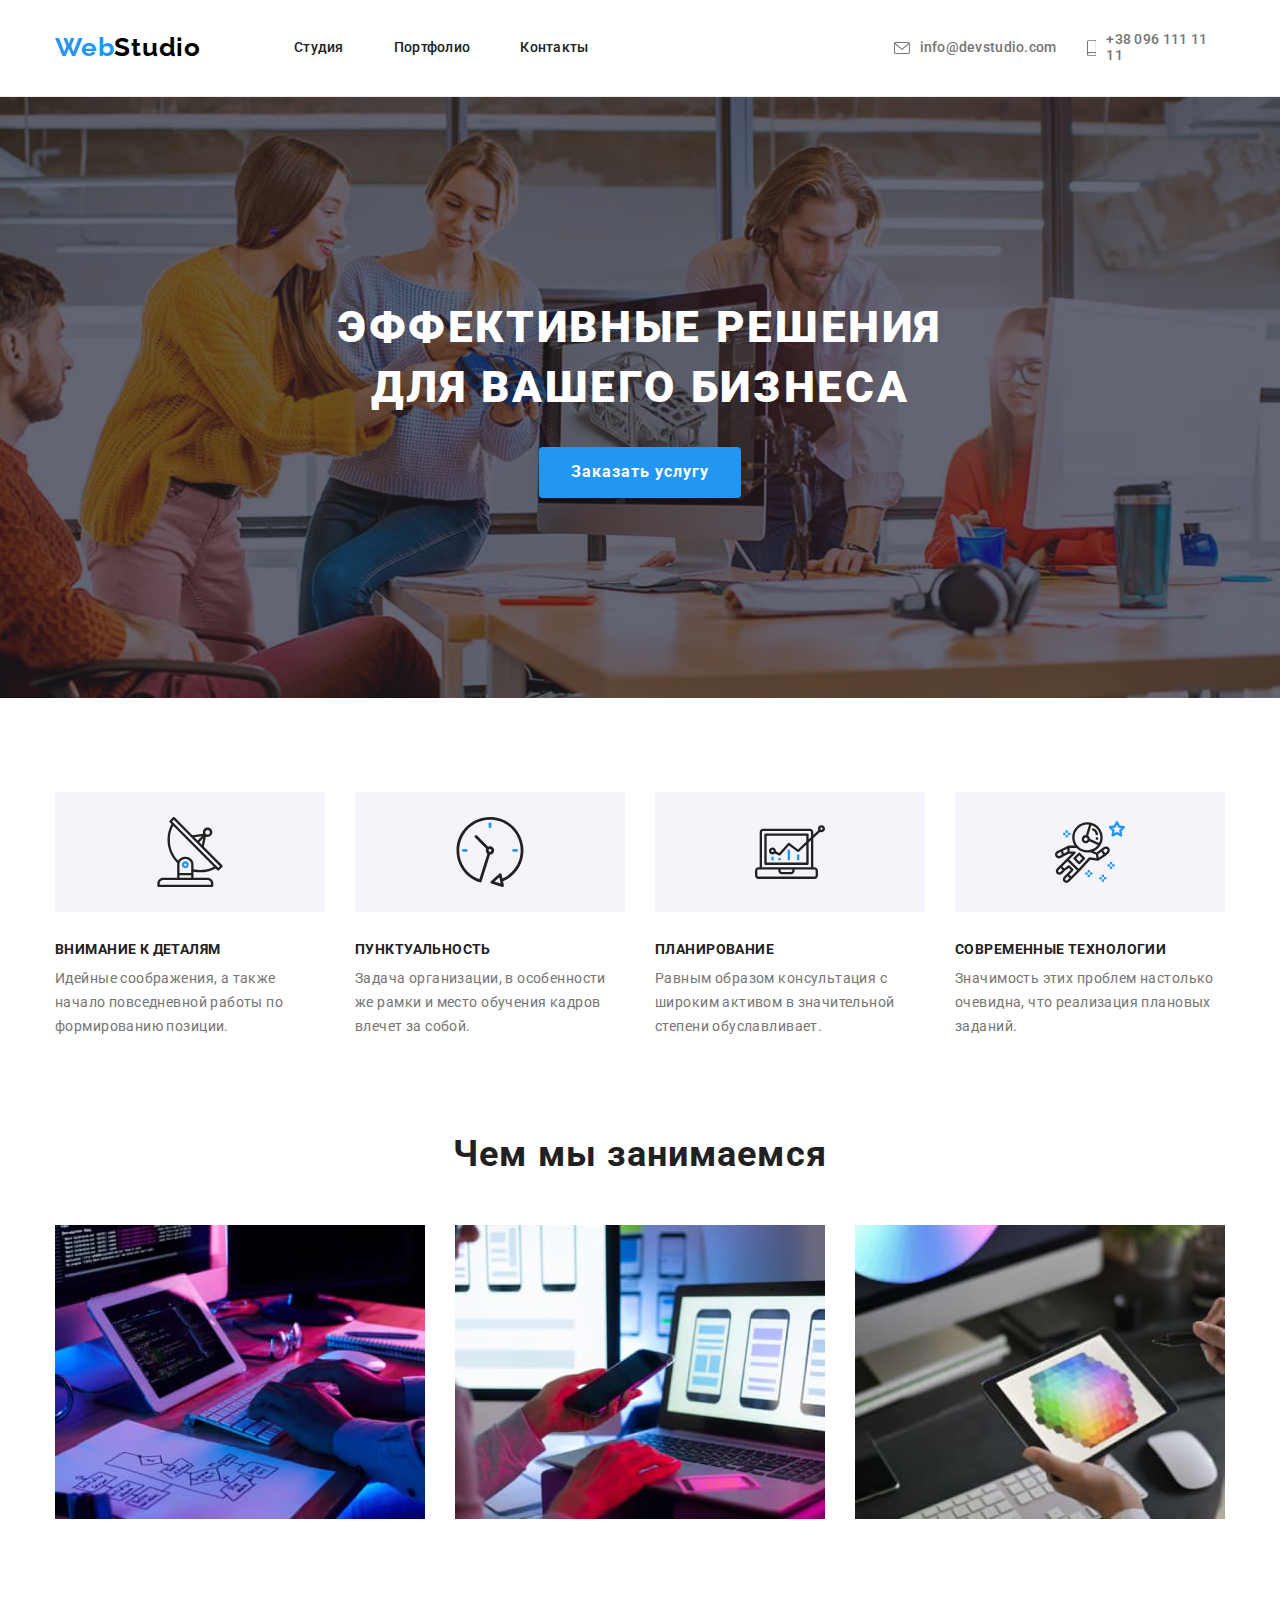
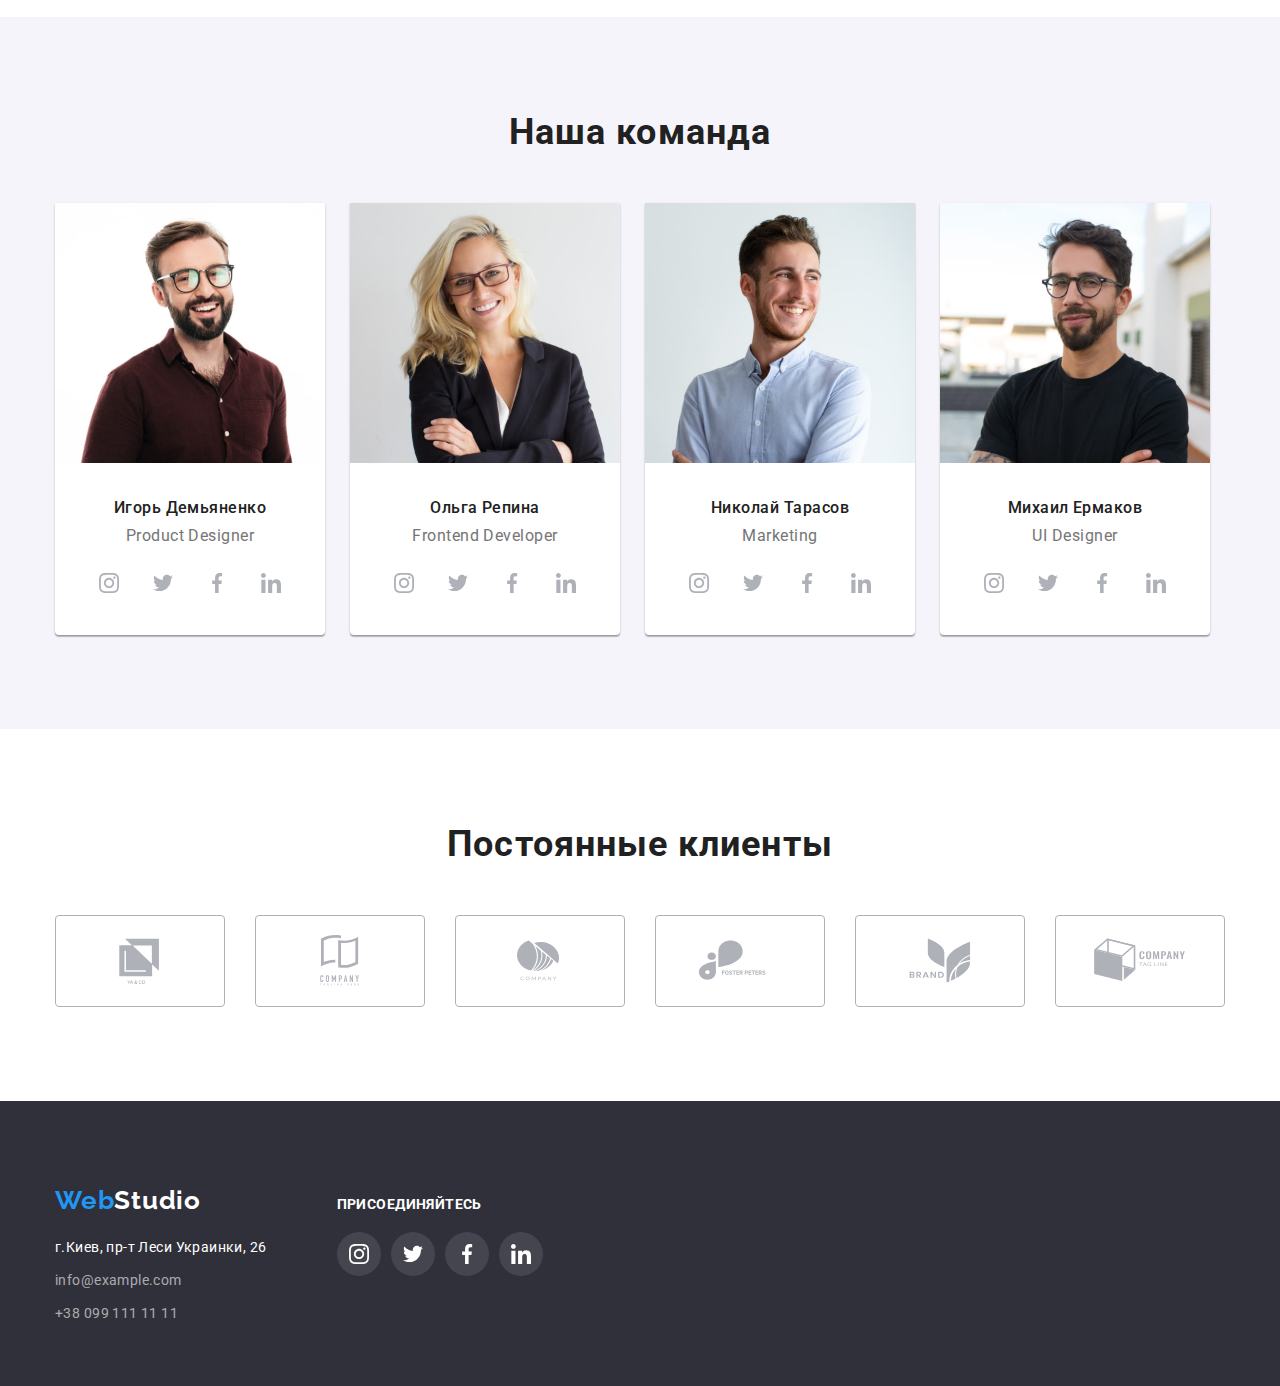
==== index.html @ 5c1def11 "Add files via upload" ====
<!DOCTYPE html>
<html lang="en">
<head>
    <meta charset="UTF-8">
    <meta http-equiv="X-UA-Compatible" content="IE=edge">
    <meta name="viewport" content="width=device-width, initial-scale=1.0">
    <title>Document</title>
    <link rel="preconnect" href="https://fonts.googleapis.com">
    <link rel="preconnect" href="https://fonts.gstatic.com" crossorigin>
    <link href="https://fonts.googleapis.com/css2?family=Raleway:wght@700&family=Roboto:wght@400;500;700;900&display=swap"
        rel="stylesheet">
        <link rel="stylesheet" href="https://cdnjs.cloudflare.com/ajax/libs/modern-normalize/1.1.0/modern-normalize.min.css">
    <link rel="stylesheet" href="./css/styles.css">
</head>
<body class="page">
    <!--Шапка-->
    <header class="page-header">
        <div class="container">
        <nav class="header-nav">
            <a class="logo" href="/">Web<span class="logo-dark">Studio</span></a> 
            <ul class="site-nav list">
                <li class="site-nav-link"><a href="#" class="link current">Студия</a></li>
                <li class="site-nav-link"><a href="./portfolio.html" class="link">Портфолио</a></li>
                <li class="site-nav-link"><a href="#" class="link">Контакты</a></li>
            </ul>
        </nav>
        <ul class="auth-nav list">
            <li>
                <a href="#" class="link"><svg class="auth-nav-icon" width="16" height="12">
                    <use href="./images/icons.svg#icon-envelope"></use>
                </svg>info@devstudio.com</a>
            </li>
            <li>
                <a href="#" class="link"><svg class="auth-nav-icon" width="10" height="16">
                    <use href="./images/icons.svg#icon-smartphone"></use>
                </svg>+38 096 111 11 11</a>
            </li>
        </ul>
        </div>
    </header>

    <main>
    <!--Услуга-->
    <div>
        <section class="services">
            <h1 class="services-title">Эффективные решения для вашего бизнеса</h1>
            <button type="button" class="services-button">Заказать услугу</button>
        </section>
    </div>
    <!--Преимущества-->
    <section class="feature">
        <div class="container">
            <ul class="feature-list list">
                <li>
                    <svg class="feature-icon" width="70" height="70">
                        <use href="./images/icons.svg#icon-antenna-1"></use>
                    </svg>
                    <h3 class="feature-title">Внимание к деталям</h3>
                    <p class="features-text">Идейные соображения, а также начало повседневной работы по формированию позиции.</p>
                </li>
                <li>
                    <svg class="feature-icon">
                        <use href="./images/icons.svg#icon-clock-1"></use>
                    </svg>
                    <h3 class="feature-title">Пунктуальность</h3>
                    <p class="features-text">Задача организации, в особенности же рамки и место обучения кадров влечет за собой.</p>
                </li>
                <li>
                    <svg class="feature-icon">
                        <use href="./images/icons.svg#icon-diagram-1"></use>
                    </svg>
                    <h3 class="feature-title">Планирование</h3>
                    <p class="features-text">Равным образом консультация с широким активом в значительной степени обуславливает.</p>
                </li>
                <li>
                    <svg class="feature-icon">
                        <use href="./images/icons.svg#icon-astronaut-1"></use>
                    </svg>
                    <h3 class="feature-title">Современные технологии</h3>
                    <p class="features-text">Значимость этих проблем настолько очевидна, что реализация плановых заданий.</p>
                </li>
            </ul>
        </div>
    </section>
    <!--Чем мы занимаемся-->
    <section class="work">
        <div class="container">
            <h2 class="work-title">Чем мы занимаемся</h2>
                <ul class="work-list list">
                    <li class="work-img"><img  src="images/img.jpg" alt="Кодинг" width="370"></li> 
                    <li class="work-img"><img  src="images/img1.jpg" alt="Мобильные приложения" width="370"></li> 
                    <li class="work-img"><img  src="images/box3.jpg" alt="Дизайн" width="370"></li> 
                </ul> 
        </div>
    </section>
    <!--Наша команда-->
    <section class="team">
        <div class="container">
        <h2 class="team-title">Наша команда</h2>
        <ul class="team-list list">
            <li class="team-list-item">
                <img class="team-img" src="images/img2.jpg" alt="Член команды" width="270">
                <div class="team-div">
                    <h3 class="team-member-title">Игорь Демьяненко</h3>
                    <p class="team-member-text">Product Designer</p>
                </div>
                <ul class="member-soc-list list">
                    <li class="member-soc-item"> 
                        <a href="" class="member-soc-link">
                            <svg class="member-soc-icon" width="20" height="20" >
                                <use href="./images/icons.svg#icon-instagram-2"></use>
                            </svg>
                        </a>
                    </li>
                    <li class="member-soc-item">
                        <a href="" class="member-soc-link">
                            <svg class="member-soc-icon" width="20" height="20">
                                <use href="./images/icons.svg#icon-twitter-1"></use>
                            </svg>
                        </a>
                    </li>
                    <li class="member-soc-item">
                        <a href="" class="member-soc-link">
                            <svg class="member-soc-icon" width="20" height="20">
                                <use href="./images/icons.svg#icon-facebook-1"></use>
                            </svg>
                        </a>
                    </li>
                    <li class="member-soc-item">
                        <a href="" class="member-soc-link">
                            <svg class="member-soc-icon" width="20" height="20">
                                <use href="./images/icons.svg#icon-linkedin-1"></use>
                            </svg>
                        </a>
                    </li>
                </ul>
            </li>
            <li class="team-list-item">
                <img class="team-img" src="images/img3.jpg" alt="Член команды" width="270">
                <div class="team-div">
                    <h3 class="team-member-title">Ольга Репина</h3>
                    <p class="team-member-text">Frontend Developer</p>
                </div>
                <ul class="member-soc-list list">
                    <li class="member-soc-item">
                        <a href="" class="member-soc-link">
                            <svg class="member-soc-icon" width="20" height="20">
                                <use href="./images/icons.svg#icon-instagram-2"></use>
                            </svg>
                        </a>
                    </li>
                    <li class="member-soc-item">
                        <a href="" class="member-soc-link">
                            <svg class="member-soc-icon" width="20" height="20">
                                <use href="./images/icons.svg#icon-twitter-1"></use>
                            </svg>
                        </a>
                    </li>
                    <li class="member-soc-item">
                        <a href="" class="member-soc-link">
                            <svg class="member-soc-icon" width="20" height="20">
                                <use href="./images/icons.svg#icon-facebook-1"></use>
                            </svg>
                        </a>
                    </li>
                    <li class="member-soc-item">
                        <a href="" class="member-soc-link">
                            <svg class="member-soc-icon" width="20" height="20">
                                <use href="./images/icons.svg#icon-linkedin-1"></use>
                            </svg>
                        </a>
                    </li>
                </ul>
            </li>
            <li class="team-list-item">
                <img class="team-img" src="images/img4.jpg" alt="Член команды" width="270">
                <div class="team-div">
                    <h3 class="team-member-title">Николай Тарасов</h3>
                    <p class="team-member-text">Marketing</p>
                </div>
                <ul class="member-soc-list list">
                    <li class="member-soc-item">
                        <a href="" class="member-soc-link">
                            <svg class="member-soc-icon" width="20" height="20">
                                <use href="./images/icons.svg#icon-instagram-2"></use>
                            </svg>
                        </a>
                    </li>
                    <li class="member-soc-item">
                        <a href="" class="member-soc-link">
                            <svg class="member-soc-icon" width="20" height="20">
                                <use href="./images/icons.svg#icon-twitter-1"></use>
                            </svg>
                        </a>
                    </li>
                    <li class="member-soc-item">
                        <a href="" class="member-soc-link">
                            <svg class="member-soc-icon" width="20" height="20">
                                <use href="./images/icons.svg#icon-facebook-1"></use>
                            </svg>
                        </a>
                    </li>
                    <li class="member-soc-item">
                        <a href="" class="member-soc-link">
                            <svg class="member-soc-icon" width="20" height="20">
                                <use href="./images/icons.svg#icon-linkedin-1"></use>
                            </svg>
                        </a>
                    </li>
                </ul>
            </li>
            <li class="team-list-item">
                <img class="team-img" src="images/img5.jpg" alt="Член команды" width="270">
                <div class="team-div">
                    <h3 class="team-member-title">Михаил Ермаков</h3>
                    <p class="team-member-text">UI Designer</p>
                </div>
                <ul class="member-soc-list list">
                    <li class="member-soc-item">
                        <a href="" class="member-soc-link">
                            <svg class="member-soc-icon" width="20" height="20">
                                <use href="./images/icons.svg#icon-instagram-2"></use>
                            </svg>
                        </a>
                    </li>
                    <li class="member-soc-item">
                        <a href="" class="member-soc-link">
                            <svg class="member-soc-icon" width="20" height="20">
                                <use href="./images/icons.svg#icon-twitter-1"></use>
                            </svg>
                        </a>
                    </li>
                    <li class="member-soc-item">
                        <a href="" class="member-soc-link">
                            <svg class="member-soc-icon" width="20" height="20">
                                <use href="./images/icons.svg#icon-facebook-1"></use>
                            </svg>
                        </a>
                    </li>
                    <li class="member-soc-item">
                        <a href="" class="member-soc-link">
                            <svg class="member-soc-icon" width="20" height="20">
                                <use href="./images/icons.svg#icon-linkedin-1"></use>
                            </svg>
                        </a>
                    </li>
                </ul>
            </li>
        </ul>
        </div>
    </section>
    <!--Постоянные клиенты-->
    <section class="regular-customers">
        <h2 class="regular-customers-title">Постоянные клиенты</h2>
        <ul class="regular-customers-list list">
            <li class="regular-customers-item">
                <a class="regular-customers-link" href="">
                    <svg class="regular-customers-icon" width="106" height="60">
                        <use href="./images/icons.svg#icon-Logo"></use>
                    </svg>
                </a>
            </li>
            <li class="regular-customers-item">
                <a class="regular-customers-link" href="">
                    <svg class="regular-customers-icon" width="106" height="60">
                        <use href="./images/icons.svg#icon-Logo-1"></use>
                    </svg>
                </a>
            </li>
            <li class="regular-customers-item">
                <a class="regular-customers-link" href="">
                    <svg class="regular-customers-icon" width="106" height="60">
                        <use href="./images/icons.svg#icon-Logo-2"></use>
                    </svg>
                </a>
            </li>
            <li class="regular-customers-item">
                <a class="regular-customers-link" href="">
                    <svg class="regular-customers-icon" width="106" height="60">
                        <use href="./images/icons.svg#icon-Logo-3"></use>
                    </svg>
                </a>
            </li>
            <li class="regular-customers-item">
                <a class="regular-customers-link" href="">
                    <svg class="regular-customers-icon" width="106" height="60">
                        <use href="./images/icons.svg#icon-Logo-4"></use>
                    </svg>
                </a>
            </li>
            <li class="regular-customers-item">
                <a class="regular-customers-link" href="">
                    <svg class="regular-customers-icon" width="106" height="60">
                        <use href="./images/icons.svg#icon-Logo-5"></use>
                    </svg>
                </a>
            </li>
        </ul>
    </section>
    </main>

    <!--Футер-->
    <footer class="page-footer">
        <div class="container">
        <div class="footer-div">
            <a href="/" class="logo">Web<span class="logo-light">Studio</span></a>
            <address class="footer-address">
                <ul class="page-footer-list list">
                    <li><a href="#" class="page-footer-address">г.Киев, пр-т Леси Украинки, 26</a></li>
                    <li><a href="mail:info@example.com" class="page-footer-link">info@example.com</a></li>
                    <li><a href="tel:+380991111111" class="page-footer-link">+38 099 111 11 11</a></li>
                </ul>
            </address>
        </div>
        <div class="footer-icon-div">
            <h2 class="footer-icon-title">присоединяйтесь</h2>
            <ul class="footer-icon-list list">
                <li>
                    <a class="footer-icon-link" href="">
                        <svg class="footer-icon" width="20" height="20">
                            <use href="./images/icons.svg#icon-instagram-2"></use>
                        </svg>
                    </a>
                </li>
                <li>
                    <a class="footer-icon-link" href="">
                        <svg class="footer-icon" width="20" height="20">
                            <use href="./images/icons.svg#icon-twitter-1"></use>
                        </svg>
                    </a>
                </li>
                <li>
                    <a class="footer-icon-link" href="">
                        <svg class="footer-icon" width="20" height="20">
                            <use href="./images/icons.svg#icon-facebook-1"></use>
                        </svg>
                    </a>
                </li>
                <li>
                    <a class="footer-icon-link" href="">
                        <svg class="footer-icon" width="20" height="20">
                            <use href="./images/icons.svg#icon-linkedin-1"></use>
                        </svg>
                    </a>
                </li>
            </ul>
        </div>
        </div>
    </footer>
</body>
</html>
---- css/styles.css ----
/*Сторінка*/
.page {
color: #212121;
background-color:  #FFFFFF;
font-family: 'Roboto', sans-serif;
}

.container {
    width: 1170px;
    margin: 0 auto;
}

.list {
    list-style: none;
    padding: 0;
    margin: 0;
}

p,
h1,
h2,
h3,
h4,
h5 {
    margin: 0;
}

ul,
ol {
    margin: 0;
    padding-left: 0;
}


/*Шапка*/
.site-nav-link {
    margin-right: 50px;
    padding-top: 32px;
    padding-bottom: 32px
}
.site-nav-link:last-child {
    margin-right: 0px;
}



.page-header {
border-bottom: 1px solid #ECECEC;
}

.header-nav {
display: flex;
}

.logo {
font-family: 'Raleway', sans-serif;
font-weight: 700;
font-size: 26px;
line-height: 1.19;
letter-spacing: 0.03em;
color: #2196F3;
text-decoration: none;
margin-right: 93px ;
padding-top: 24px;
padding-bottom: 24px;
}
.logo-dark {
    font-family: 'Raleway', sans-serif;
    font-weight: 700;
    font-size: 26px;
    line-height: 1.19;
    letter-spacing: 0.03em;
    color: #000000;
    text-decoration: none;
}


.site-nav .link {
color: #212121;
font-weight: 500;
font-size: 14px;
line-height: 1.14;
letter-spacing: 0.02em;
text-decoration: none;
}

.site-nav .link:hover, 
.site-nav .link:focus {
    color: #2196F3;
}

.site-nav .link.current {
    color:  #212121;
    font-weight: 500;
    font-size: 14px;
    line-height: 1.14;
    letter-spacing: 0.02em;
}

.auth-nav .link {
    color: #757575;
    font-weight: 500;
    font-size: 14px;
    line-height: 1.14;
    letter-spacing: 0.02em;
    text-decoration: none;
}

.auth-nav .link:hover,
.auth-nav .link:focus {
    color: #2196F3;
    fill: #2196F3;
}


.auth-nav li {
    margin-right: 30px;
    display: flex;
    justify-content:center;
    align-items: center;
}



.auth-nav li:last-child{
    margin-right: 0px;
}

.auth-nav li a {
    justify-content: center;
    align-items: center;
}

.site-nav {
    display: flex;
    align-items: center;
    margin-right: 305px; ;
}

.auth-nav {
    display: flex;
    padding-top: 32px;
    padding-bottom: 32px;
}

.page-header .container {
    display: flex;
    align-items: center;
}

.link {
    fill: #757575;
    display: flex;
    align-items: baseline;
}


.auth-nav-icon {
    margin-right: 10px ;
    
}





/*Услуга*/

.services {
background-color: #2F303A;
background-image: linear-gradient(rgba(47, 48, 58, 0.4),rgba(47, 48, 58, 0.4)), url(../images/Img\(11\).jpg);
background-repeat: no-repeat;
background-size: cover;
background-position: center;
max-width: 1600px;
margin: 0 auto;
padding-top: 200px;
padding-bottom: 200px;
}

.services-title {
    font-weight: 900;
    font-size: 44px;
    line-height: 1.37;
    text-align: center;
    letter-spacing: 0.06em;
    text-transform: uppercase;
    color: #FFFFFF;
    width: 696px;
    margin: 0 auto
    ;
}

.services-button {
    color:#FFFFFF;
    background-color: #2196F3;
    font-weight: 700;
    font-size: 16px;
    line-height: 1.88;
    display: flex;
    align-items: center;
    text-align: center;
    letter-spacing: 0.06em;
    cursor: pointer;
    border-radius: 4px;
    padding: 10px 32px;
    box-shadow: 0px 4px 4px rgba(0, 0, 0, 0.15);
    border: none;
    margin: 0 auto;
    margin-top: 30px;
}

/*Преимущества*/
.feature-list {
    display: flex;
}
.feature-list li {
    margin-right: 30px;
    width: 270px;
}
.feature-list li:last-child {
    margin-right: 0px;
}

.feature-title {
    font-weight: 700;
    font-size: 14px;
    line-height: 1.14;
    letter-spacing: 0.03em;
    text-transform: uppercase;
    color: #212121;
    margin-bottom: 10px;
}

.features-text{
    font-weight: 400;
    font-size: 14px;
    line-height: 1.7;
    letter-spacing: 0.03em;
    color: #757575;
}

.feature {
    padding-top: 94px ;
    padding-bottom: 94px;
}

.feature-icon {
    display: block;
    content: '';
    background-color: #F5F4FA;
    width: 270px;
    height: 120px;
    padding-top: 25px;
    padding-bottom: 25px;
    margin-bottom: 30px;
}

/*Чем мы занимаемс*/

.work-title {
    font-weight: 700;
    font-size: 36px;
    line-height: 1.17;
    text-align: center;
    letter-spacing: 0.03em;
    margin-bottom: 50px;
}

.work {
    padding-top: 0px ;
    padding-bottom: 94px;
}
.work-list {
    display: flex;
}
.work-img {
    margin-right: 30px;
}
.work-img:last-child {
    margin-right: 0px;
}


/*Наша команда*/
.team {
    background-color:  #F5F4FA;
    padding-top: 0px;
    padding-bottom: 94px;
    padding-top: 94px;
    
}



.team-member-text {
font-weight: 400;
font-size: 16px;
text-align: center;
letter-spacing: 0.03em;
color: #757575;
margin-top: 10px;

}

.team-title {
    font-weight: 700;
    font-size: 36px;
    line-height: 1.17;
    text-align: center;
    letter-spacing: 0.03em;
    margin-bottom: 50px;
}

.team-member-title {
    font-weight: 500;
    font-size: 16px;
    line-height: 1.19;
    text-align: center;
    letter-spacing: 0.03em;
    
    
}

.team-div  {
    padding-top: 30px;
    padding-bottom: 16px;
}


.team-list li:last-child{
    margin-right: 0px;
}

.team-list {
    display: flex;
}

.member-soc-item {
    width: 44px;
    height: 44px;
    margin-right: 10px;
}

.member-soc-item:last-child {
    margin-right: 0px;
}

.member-soc-link {
    width: 100%;
    height: 100%;
    border-radius: 50%;
    display: flex;
    justify-content: center;
    align-items: center;
    background-color: #FFFFFF;
}

.member-soc-list {
    display: flex;
    justify-content: center;
    padding-bottom: 30px;

}

.member-soc-icon {
    fill: #AFB1B8 ;
}

.member-soc-link:hover .member-soc-icon,
.member-soc-link:focus .member-soc-icon {
    fill: #FFFFFF;
}
.member-soc-link:hover,
.member-soc-link:focus {
    background-color: #2196F3;
}



.team-list-item {
    box-shadow: 0px 1px 3px rgba(0, 0, 0, 0.12), 0px 1px 1px rgba(0, 0, 0, 0.14), 0px 2px 1px rgba(0, 0, 0, 0.2);
    background: #FFFFFF;
        border-radius: 0px 0px 4px 4px;
        margin-right: 25px;
}

/*Постоянные клиенты*/

.regular-customers {
    padding-top: 94px;
    padding-bottom: 94px;
}

.regular-customers-title {
    font-weight: 700;
    font-size: 36px;
    line-height: 1.17;
    text-align: center;
    letter-spacing: 0.03em;
    color: #212121;
}

.regular-customers-title {
    margin-bottom: 50px;
}

.regular-customers-list {
    display: flex;
    justify-content: center;
    fill: #AFB1B8;
}

.regular-customers-list li {
    margin-right: 30px;
}

.regular-customers-list li:last-child {
    margin-right: 0px;
}

.regular-customers-icon {
    display: block;
    content: '';
    width: 170px;
    min-height: 92px;
    justify-content: center;
    align-items: center;
    border-radius: 4px;
    padding-top: 16px;
    padding-bottom: 16px;
    fill: #AFB1B8;
    border: 1px solid #AFB1B8;
}


.regular-customers-link:focus .regular-customers-icon,
.regular-customers-link:hover .regular-customers-icon {
    fill: #2196F3;
    border: 1px solid #2196F3;

}






/*Футер*/
.page-footer {
    background-color:  #2F303A;
    padding-top: 60px;
    padding-bottom: 60px;
}
.page-footer .logo {
    padding-bottom: 0px;
    margin-right: 0px;
    display: block;
    margin-bottom: 20px;
}

.page-footer-list li {
    margin-bottom: 9px;
}
.page-footer-list li:last-child{
    margin-bottom: 0px;
}

.page-footer-address {
    font-style: normal;
    font-weight: 400;
    font-size: 14px;
    line-height: 1.71;
    letter-spacing: 0.03em;
    color: #FFFFFF;
    text-decoration: none;
}

.page-footer-link {
    font-style: normal;
    font-weight: 400;
    font-size: 14px;
    line-height: 1.71;
    letter-spacing: 0.03em;
    color: rgba(255, 255, 255, 0.6);
    text-decoration: none;
}

.page-footer-link:hover,
.page-footer-link:focus {
    color: #2196F3;
}

.logo-light {
    font-family: 'Raleway', sans-serif;
    font-weight: 700;
    font-size: 26px;
    line-height: 1.19;
    letter-spacing: 0.03em;
    color: #FFFFFF;
    text-decoration: none;
}

.footer-icon-list  {
    display: flex;
}

.footer-icon-title {
    font-weight: 700;
    font-size: 14px;
    line-height: 16px;
    letter-spacing: 0.03em;
    text-transform: uppercase;
    color: #FFFFFF;
    margin-bottom: 20px;
    display: block;
}

.footer-icon-list li {
    width: 44px;
    height: 44px;
    margin-right: 10px;
}

.footer-icon-link {
    width: 100%;
    height: 100%;
    border-radius: 50%;
    display: flex;
    justify-content: center;
    align-items: center;
    background-color: rgba(255, 255, 255, 0.1) ;
}



.footer-icon-link:hover ,
.footer-icon-link:focus {
    background-color: #2196F3;
}

.footer-icon {
    fill: #FFFFFF;
}

.page-footer .container {
    display: flex;
    align-items: baseline;
}

.footer-icon-div {
    padding-left: 70px;
}

/*Bозможности*/



.opportunity-button {
    font-family: 'Roboto';
    font-style: normal;
    background-color: #F5F4FA;
    font-weight: 500;
    font-size: 16px;
    line-height: 1.62;
    text-align: center;
    letter-spacing: 0.03em;
    color: #212121;
    cursor: pointer;
    background: #F5F4FA;
    border-radius: 4px;
    border: none;
    padding: 6px 22px;
    min-width: 73px;
    margin-right: 8px;
}


.opportunity-button:hover,
.opportunity-button:focus {
    background: #2196F3;
    color: #FFFFFF;
    box-shadow: 0px 3px 1px rgba(0, 0, 0, 0.1), 0px 1px 2px rgba(0, 0, 0, 0.08), 0px 2px 2px rgba(0, 0, 0, 0.12);
}

.opportunity-list {
    margin-bottom: 50px;
    display: flex;
    justify-content: center;
    
}


.photos-title {
    font-weight: 700;
    font-size: 18px;
    line-height: 2;
    letter-spacing: 0.06em;
    color: #212121;
    margin-bottom: 4px;
}

.photos-text {
    font-weight: 400;
    font-size: 16px;
    line-height: 1.89;
    letter-spacing: 0.03em;
    color: #757575;
}

.opportunities {
    padding-top: 76px ;
    padding-bottom: 94px;
}

.opportunity-div {
    padding-top: 20px;
    padding-bottom: 20px;
    padding-right: 24px;
    padding-left: 24px;
}
.images-list {
    display: flex;
    flex-wrap: wrap;
    margin-right: -30px;
    margin-bottom: -30px;
  

}
.images-list li {
    flex-basis: calc(100% / 3 - 30px);
    margin-bottom: 30px;
    margin-right: 30px;
    border-bottom: 1px solid #EEEEEE;
    border-right: 1px solid #EEEEEE;
    border-left: 1px solid #EEEEEE;

}
.images-list li:nth-child(3n+3){
    margin-right: 0px;
}

.photos {
    flex-basis: calc(100% / 3 - 30px);
}


.images-list li:hover,
.images-list li:focus {
    box-shadow: 0px 1px 1px rgba(0, 0, 0, 0.12), 0px 4px 4px rgba(0, 0, 0, 0.06), 1px 4px 6px rgba(0, 0, 0, 0.16);
}
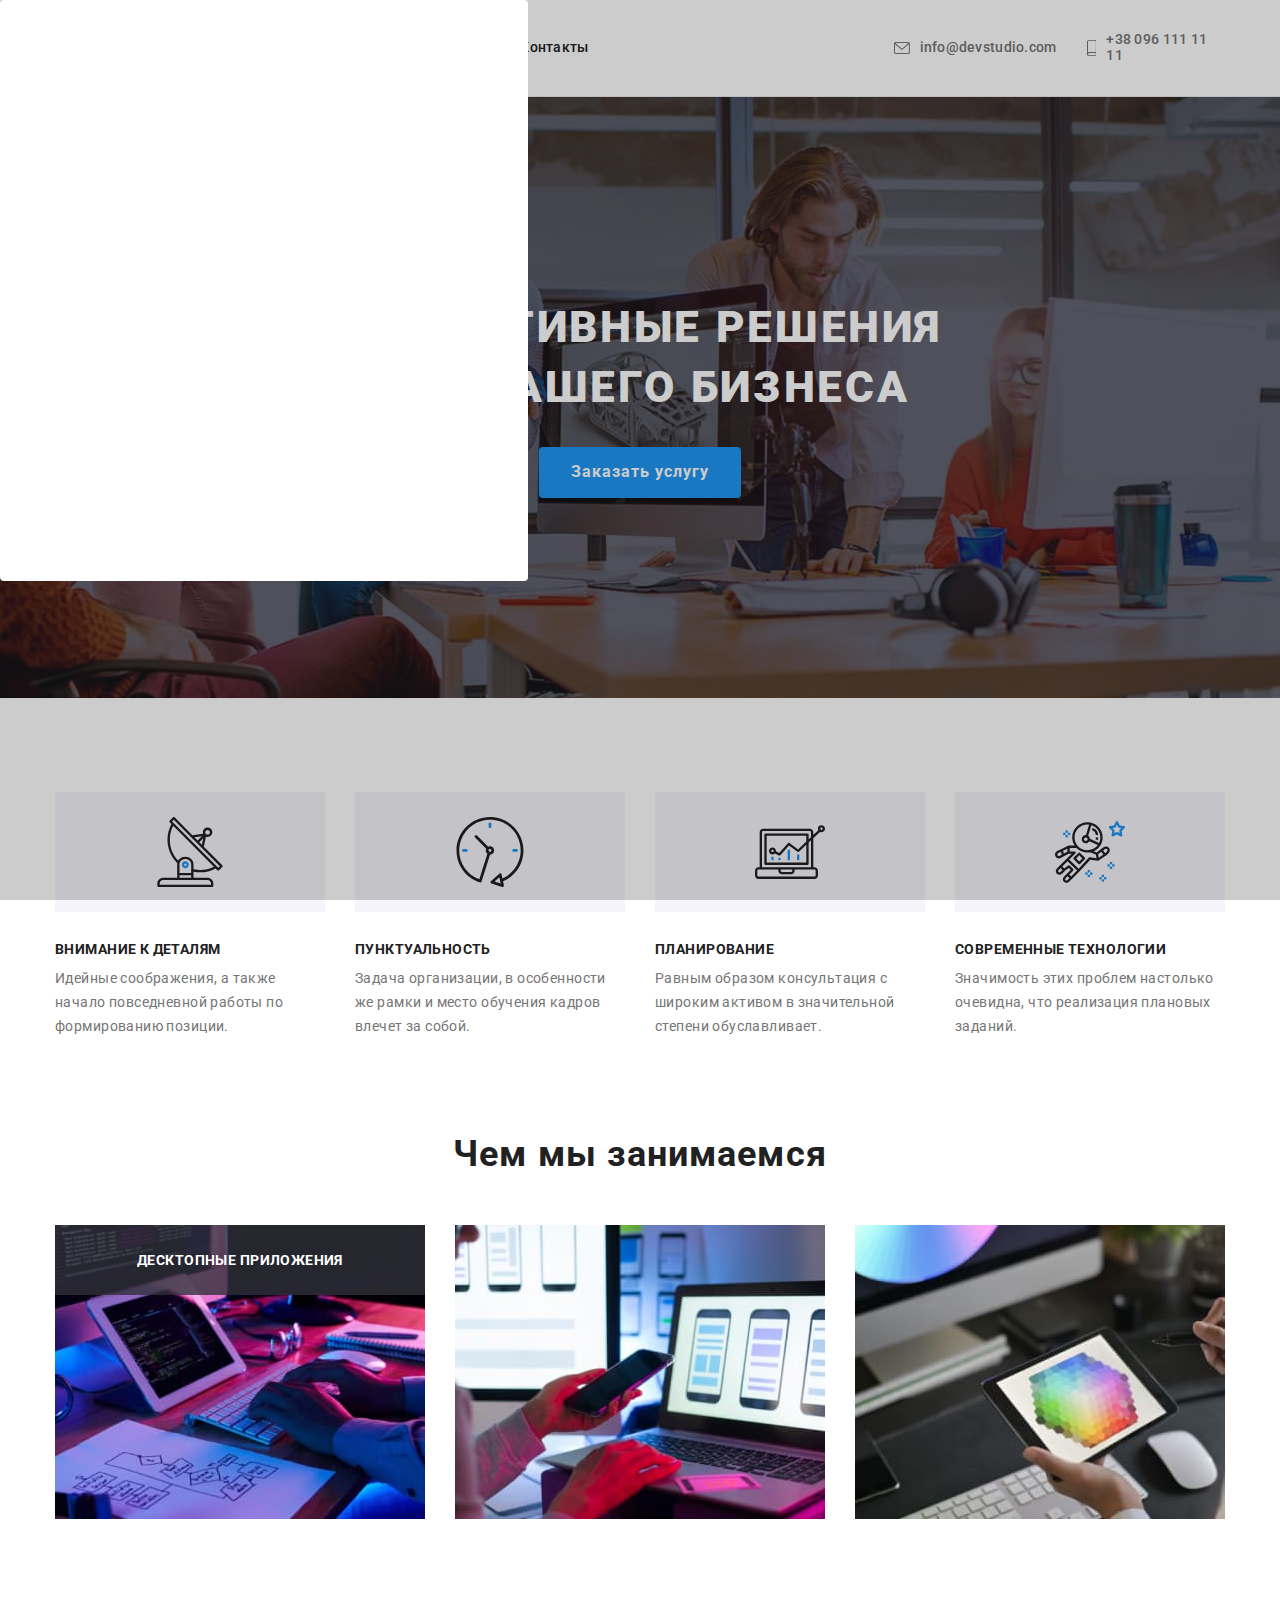
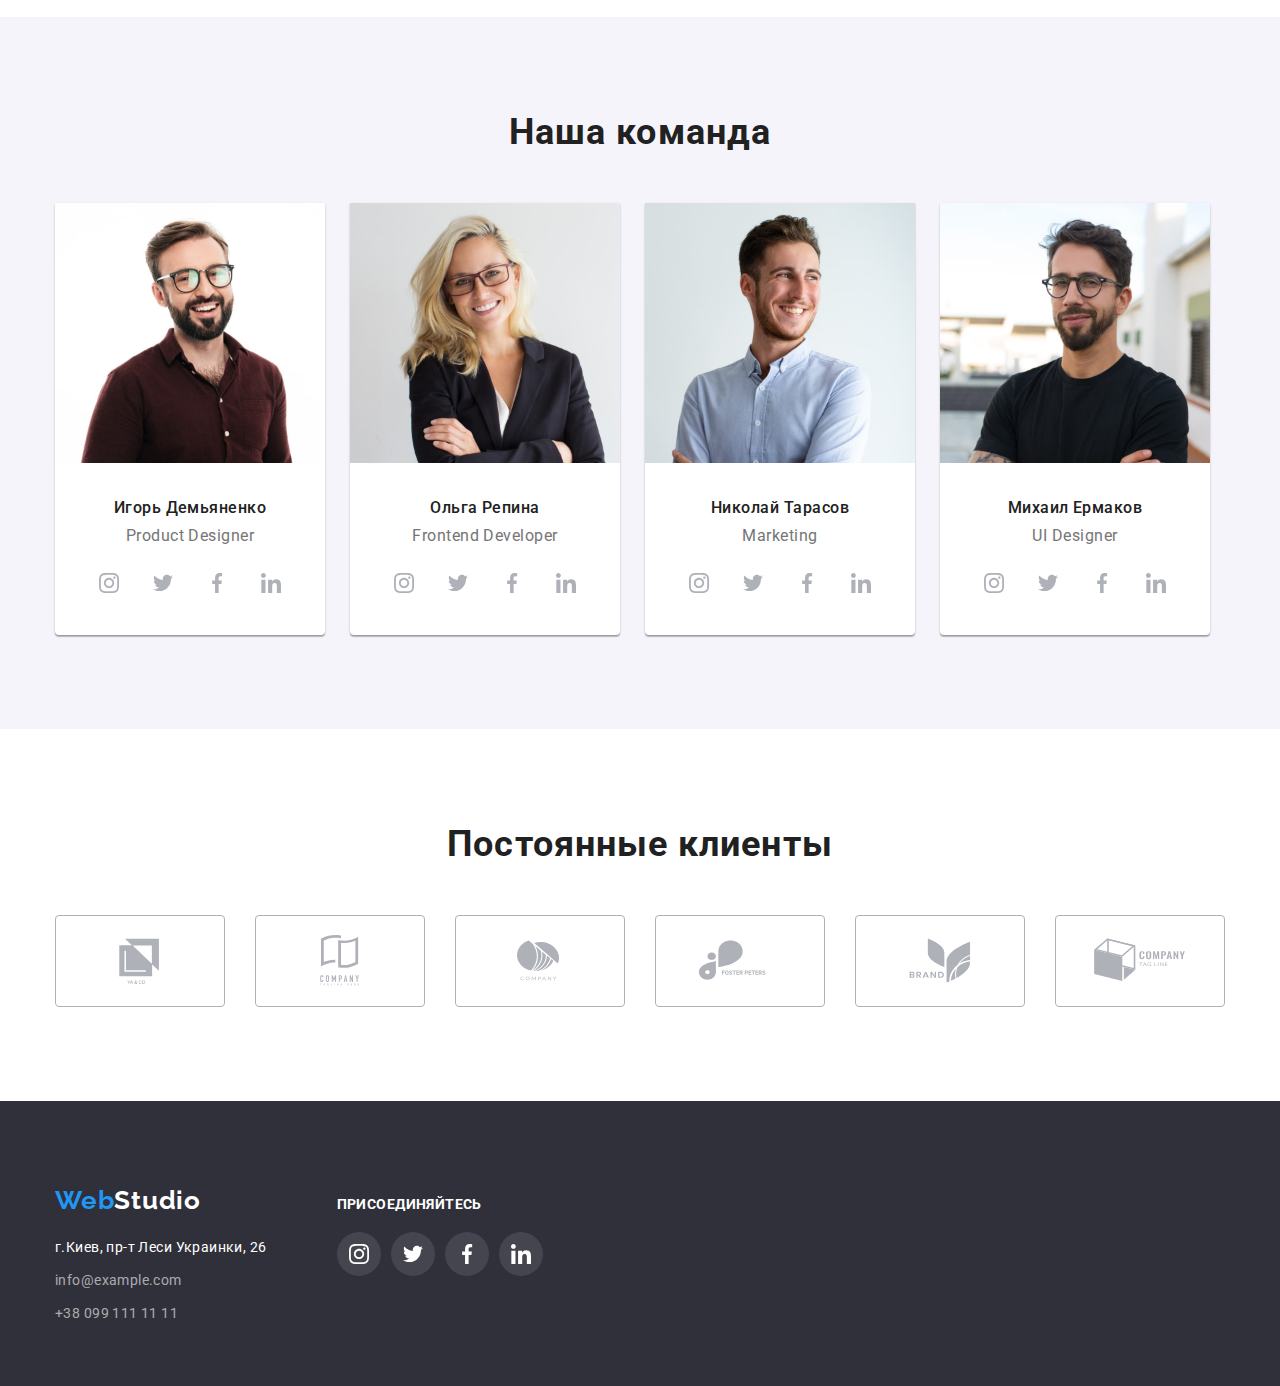
==== commit c4786ff0: "change" ====
--- a/index.html
+++ b/index.html
@@ -87,9 +87,18 @@
         <div class="container">
             <h2 class="work-title">Чем мы занимаемся</h2>
                 <ul class="work-list list">
-                    <li class="work-img"><img  src="images/img.jpg" alt="Кодинг" width="370"></li> 
-                    <li class="work-img"><img  src="images/img1.jpg" alt="Мобильные приложения" width="370"></li> 
-                    <li class="work-img"><img  src="images/box3.jpg" alt="Дизайн" width="370"></li> 
+                    <li class="work-img">
+                        <div class="work-list-div">
+                            <img  src="images/img.jpg" alt="Кодинг" width="370">
+                            <p class="work-list-text">Десктопные приложения</p>
+                        </div>
+                    </li> 
+                    <li class="work-img">
+                        <img  src="images/img1.jpg" alt="Мобильные приложения" width="370">
+                    </li> 
+                    <li class="work-img">
+                        <img  src="images/box3.jpg" alt="Дизайн" width="370">
+                    </li> 
                 </ul> 
         </div>
     </section>
@@ -347,5 +356,8 @@
         </div>
         </div>
     </footer>
+    <div class="backdrop">
+        <div class="modal"></div>
+    </div>
 </body>
 </html>--- a/css/styles.css
+++ b/css/styles.css
@@ -41,7 +41,6 @@
 .site-nav-link:last-child {
     margin-right: 0px;
 }
-
 
 
 .page-header {
@@ -281,6 +280,29 @@
     margin-right: 0px;
 }
 
+.work-list-div {
+    position: relative;
+    
+}
+
+.work-list-text {
+    position: absolute;
+    top: 0;
+    height: 70px;
+    width: 100%;
+    background: rgba(47, 48, 58, 0.8);
+    font-weight: 700;
+    font-size: 14px;
+    line-height: 16px;
+    text-align: center;
+    letter-spacing: 0.03em;
+    text-transform: uppercase;
+    color: #FFFFFF;
+    display: flex;
+    align-items: center;
+    justify-content: center;
+}
+
 
 /*Наша команда*/
 .team {
@@ -288,7 +310,6 @@
     padding-top: 0px;
     padding-bottom: 94px;
     padding-top: 94px;
-    
 }
 
 
@@ -650,4 +671,44 @@
     box-shadow: 0px 1px 1px rgba(0, 0, 0, 0.12), 0px 4px 4px rgba(0, 0, 0, 0.06), 1px 4px 6px rgba(0, 0, 0, 0.16);
 }
 
-
+.photos-top-text {
+    position: absolute;
+    top: 0;
+    background-color: rgba(33, 150, 243, 0.9);
+    color: #FFFFFF;
+    font-size: 18px;
+    line-height: 1.6;
+    letter-spacing: 0.03em;
+    padding-top: 63px;
+    padding-bottom: 63px; 
+    padding-left: 24px;
+    padding-right: 24px;
+    height: 100%;
+    transform: translateY(100%);
+}
+
+.photos-div {
+    position: relative;
+    overflow: hidden;
+    
+}
+
+.images-list-item:hover .photos-top-text {
+    transform: translateY(0);
+    transition: transform 300ms linear;
+}
+
+.backdrop {
+    width: 100%;
+    height: 100%;
+    background: rgba(0, 0, 0, 0.2);
+    position: fixed;
+    top: 0;
+}
+
+.modal {
+    width:528px;
+    min-height: 581px;
+    border-radius: 4px;
+    background-color: #FFFFFF;
+}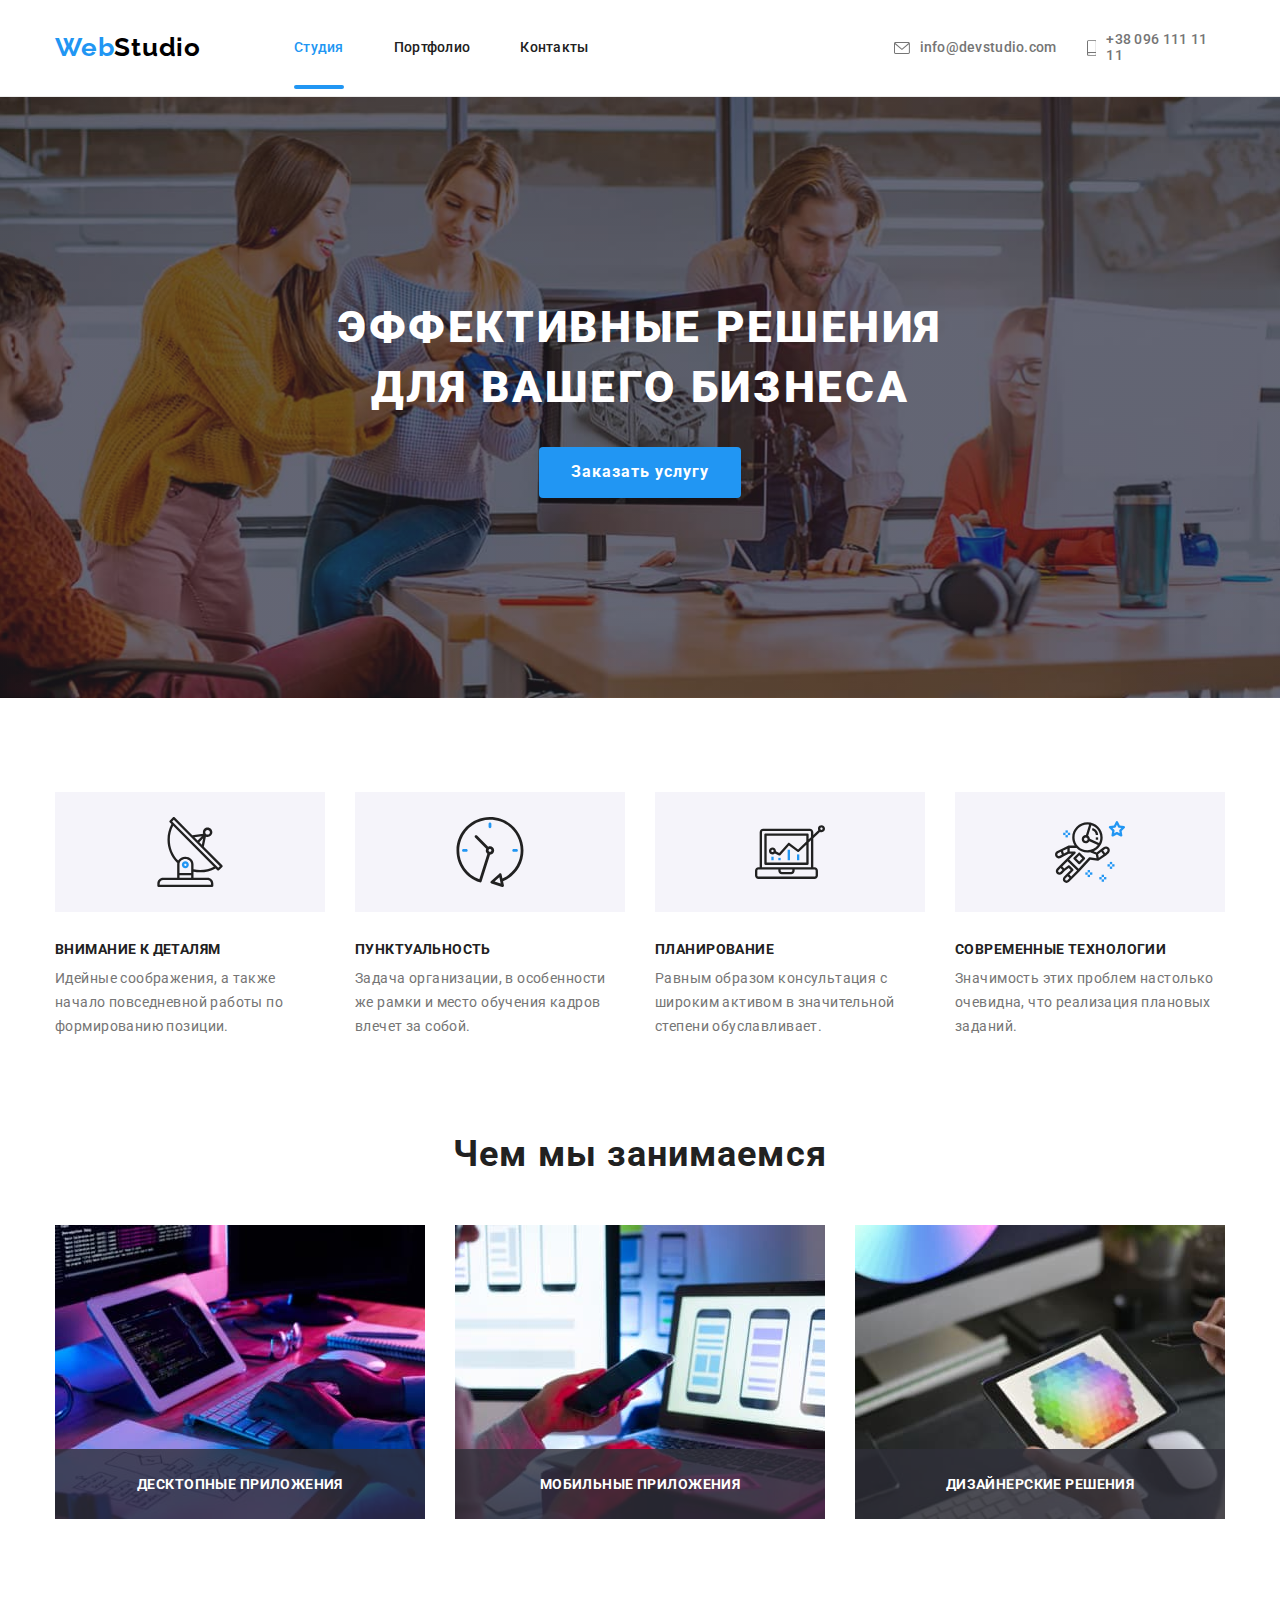
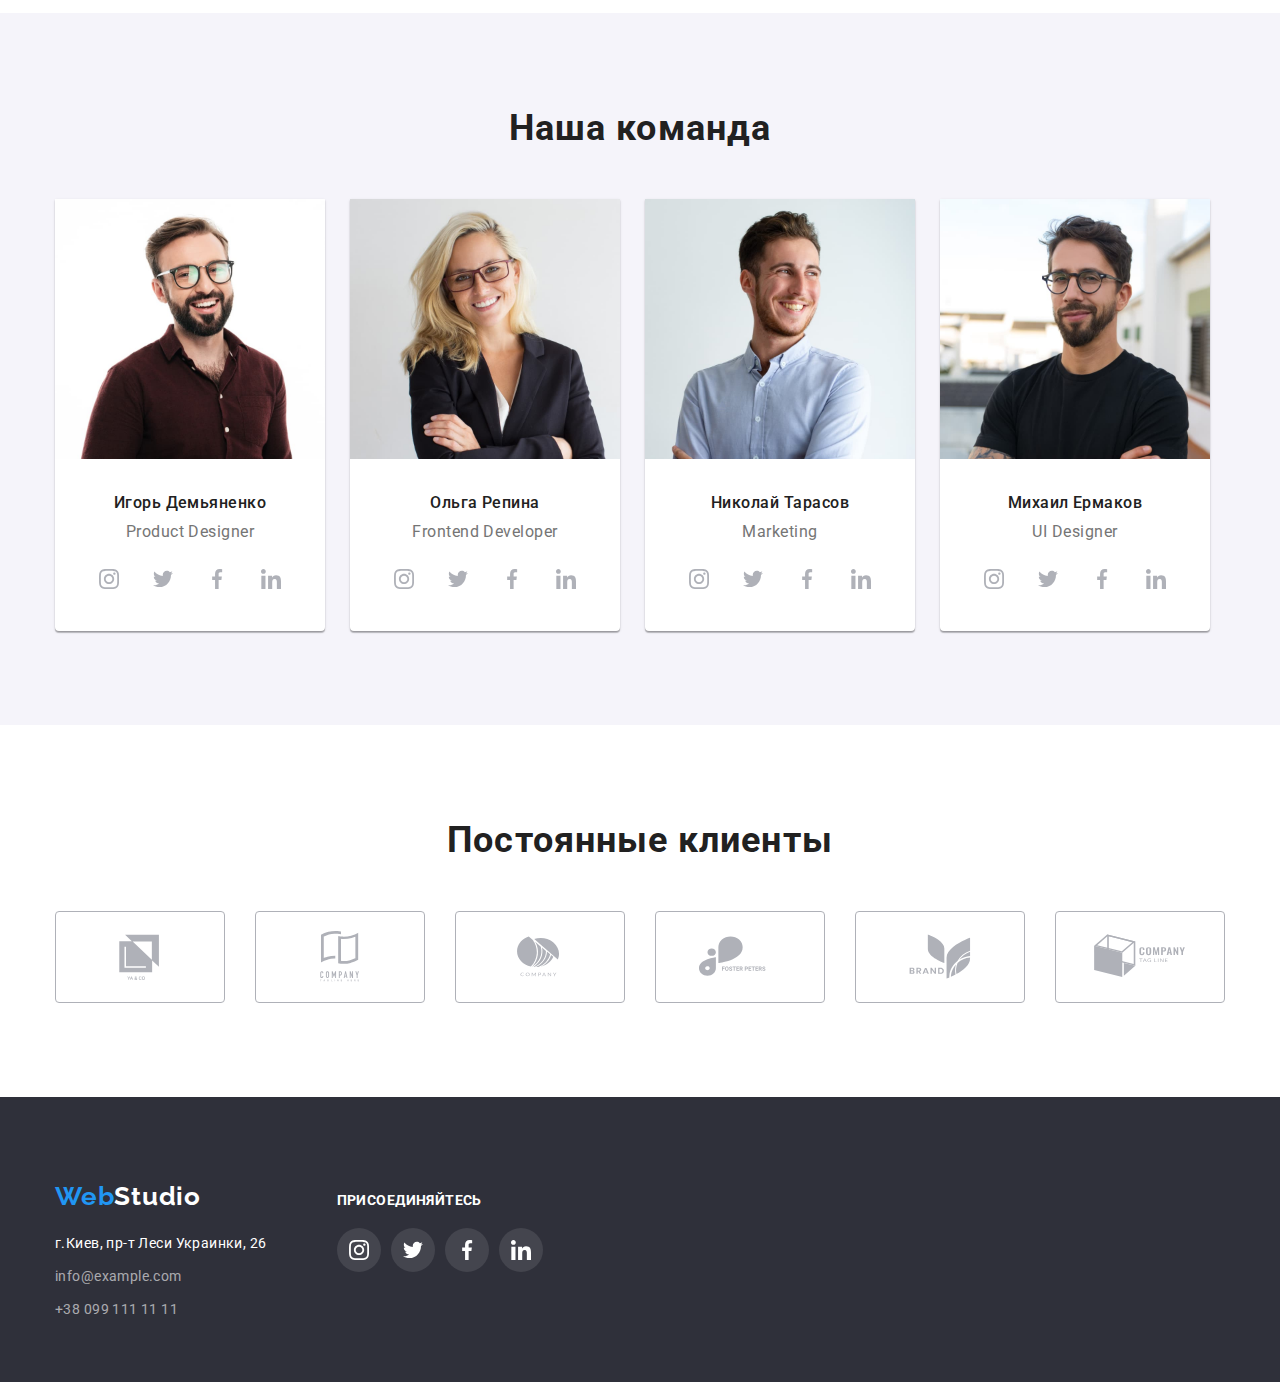
==== commit 9431c296: "add js" ====
--- a/index.html
+++ b/index.html
@@ -44,7 +44,7 @@
     <div>
         <section class="services">
             <h1 class="services-title">Эффективные решения для вашего бизнеса</h1>
-            <button type="button" class="services-button">Заказать услугу</button>
+            <button type="button" class="services-button" data-modal-open>Заказать услугу</button>
         </section>
     </div>
     <!--Преимущества-->
@@ -89,15 +89,21 @@
                 <ul class="work-list list">
                     <li class="work-img">
                         <div class="work-list-div">
-                            <img  src="images/img.jpg" alt="Кодинг" width="370">
+                            <img class="work-list-img"  src="images/img.jpg" alt="Кодинг" width="370">
                             <p class="work-list-text">Десктопные приложения</p>
                         </div>
                     </li> 
                     <li class="work-img">
-                        <img  src="images/img1.jpg" alt="Мобильные приложения" width="370">
+                        <div class="work-list-div">
+                            <img class="work-list-img"  src="images/img1.jpg" alt="Мобильные приложения" width="370">
+                            <p class="work-list-text">Мобильные приложения</p>
+                        </div>
                     </li> 
                     <li class="work-img">
-                        <img  src="images/box3.jpg" alt="Дизайн" width="370">
+                        <div class="work-list-div">
+                            <img class="work-list-img" src="images/box3.jpg" alt="Дизайн" width="370">
+                            <p class="work-list-text">Дизайнерские решения</p>
+                        </div>
                     </li> 
                 </ul> 
         </div>
@@ -356,8 +362,15 @@
         </div>
         </div>
     </footer>
-    <div class="backdrop">
-        <div class="modal"></div>
+    <div class="backdrop is-hidden" data-modal >
+        <div class="modal">
+            <button type="button" class="button-modal" data-modal-close>
+                <svg class="button-modal-icon" width="18" height="18">
+                    <use href="./images/icons.svg#icon-close-black-18dp21"></use>
+                </svg>
+            </button>
+        </div>
     </div>
+    <script src="./js/modal.js"></script>
 </body>
 </html>--- a/css/styles.css
+++ b/css/styles.css
@@ -33,6 +33,20 @@
 
 
 /*Шапка*/
+
+.link.current::after {
+position: absolute;
+content: '';
+height: 4px;
+width: 100%;
+background: #2196F3;
+border-radius: 2px;
+left: 0;
+bottom: -33px;
+} 
+
+
+
 .site-nav-link {
     margin-right: 50px;
     padding-top: 32px;
@@ -81,15 +95,18 @@
 line-height: 1.14;
 letter-spacing: 0.02em;
 text-decoration: none;
+position: relative;
 }
 
 .site-nav .link:hover, 
 .site-nav .link:focus {
     color: #2196F3;
+    transition-timing-function: cubic-bezier(0.4, 0, 0.2, 1);
+    transition-duration: 250ms;
 }
 
 .site-nav .link.current {
-    color:  #212121;
+    color: #2196F3;
     font-weight: 500;
     font-size: 14px;
     line-height: 1.14;
@@ -109,6 +126,8 @@
 .auth-nav .link:focus {
     color: #2196F3;
     fill: #2196F3;
+    transition-timing-function: cubic-bezier(0.4, 0, 0.2, 1);
+    transition-duration: 250ms;
 }
 
 
@@ -287,7 +306,7 @@
 
 .work-list-text {
     position: absolute;
-    top: 0;
+    bottom: 0;
     height: 70px;
     width: 100%;
     background: rgba(47, 48, 58, 0.8);
@@ -303,6 +322,12 @@
     justify-content: center;
 }
 
+
+.work-list-img {
+    display: block;
+    max-width: 100%;
+    height: auto;
+}
 
 /*Наша команда*/
 .team {
@@ -391,10 +416,14 @@
 .member-soc-link:hover .member-soc-icon,
 .member-soc-link:focus .member-soc-icon {
     fill: #FFFFFF;
+    transition-timing-function: cubic-bezier(0.4, 0, 0.2, 1);
+    transition-duration: 250ms;
 }
 .member-soc-link:hover,
 .member-soc-link:focus {
     background-color: #2196F3;
+    transition-timing-function: cubic-bezier(0.4, 0, 0.2, 1);
+    transition-duration: 250ms;
 }
 
 
@@ -459,6 +488,8 @@
 .regular-customers-link:hover .regular-customers-icon {
     fill: #2196F3;
     border: 1px solid #2196F3;
+    transition-timing-function: cubic-bezier(0.4, 0, 0.2, 1);
+    transition-duration: 250ms;
 
 }
 
@@ -510,6 +541,8 @@
 .page-footer-link:hover,
 .page-footer-link:focus {
     color: #2196F3;
+    transition-timing-function: cubic-bezier(0.4, 0, 0.2, 1);
+    transition-duration: 250ms;
 }
 
 .logo-light {
@@ -558,6 +591,8 @@
 .footer-icon-link:hover ,
 .footer-icon-link:focus {
     background-color: #2196F3;
+    transition-timing-function: cubic-bezier(0.4, 0, 0.2, 1);
+    transition-duration: 250ms;
 }
 
 .footer-icon {
@@ -602,6 +637,8 @@
     background: #2196F3;
     color: #FFFFFF;
     box-shadow: 0px 3px 1px rgba(0, 0, 0, 0.1), 0px 1px 2px rgba(0, 0, 0, 0.08), 0px 2px 2px rgba(0, 0, 0, 0.12);
+    transition-timing-function: cubic-bezier(0.4, 0, 0.2, 1);
+    transition-duration: 250ms;
 }
 
 .opportunity-list {
@@ -669,6 +706,8 @@
 .images-list li:hover,
 .images-list li:focus {
     box-shadow: 0px 1px 1px rgba(0, 0, 0, 0.12), 0px 4px 4px rgba(0, 0, 0, 0.06), 1px 4px 6px rgba(0, 0, 0, 0.16);
+    transition-timing-function: cubic-bezier(0.4, 0, 0.2, 1);
+    transition-duration: 250ms;
 }
 
 .photos-top-text {
@@ -698,6 +737,13 @@
     transition: transform 300ms linear;
 }
 
+
+.photos {
+    width: 100%;
+    height: auto;
+    display: block;
+}
+
 .backdrop {
     width: 100%;
     height: 100%;
@@ -707,8 +753,32 @@
 }
 
 .modal {
-    width:528px;
-    min-height: 581px;
-    border-radius: 4px;
-    background-color: #FFFFFF;
+width: 528px;
+min-height: 581px;
+background-color: #FFFFFF;
+border-radius: 5px;
+position: absolute;
+top: 50%;
+left: 50%;
+transform: translate(-50%, -50%);
+}
+
+.button-modal {
+    width: 30px;
+    height: 30px;
+    background: #FFFFFF;
+    border: 1px solid rgba(0, 0, 0, 0.1);
+    border-radius: 50%;
+    display: flex;
+    align-items: center;
+    justify-content: center;
+    position: absolute;
+    top: 8px;
+    right: 8px;
+}
+
+.is-hidden {
+    visibility: hidden;
+    opacity: 0;
+    pointer-events: none;
 }